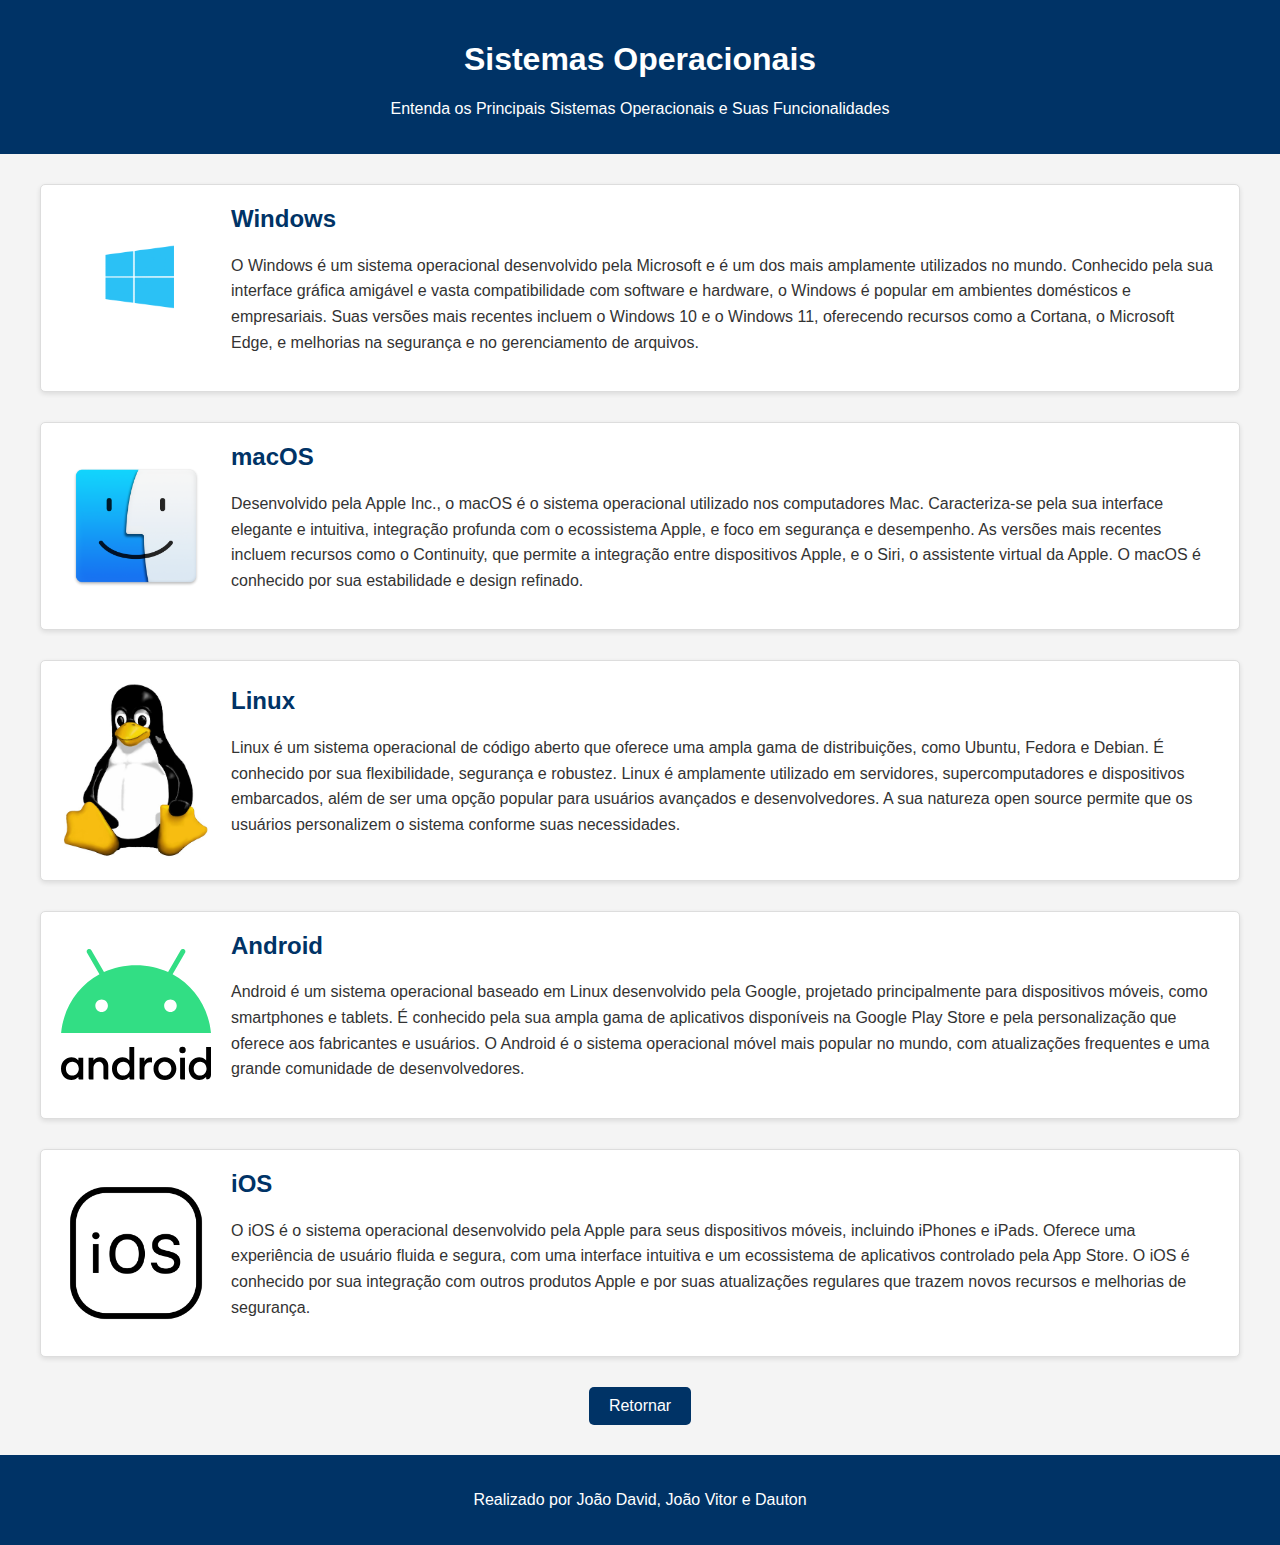
==== index2.html @ cf430e97 "Versão 1.0" ====
<!DOCTYPE html>
<html lang="pt-BR">
<head>
    <meta charset="UTF-8">
    <meta name="viewport" content="width=device-width, initial-scale=1.0">
    <meta http-equiv="X-UA-Compatible" content="IE=edge">
    <title>SISTEMAS OPERACIONAIS | EDITH</title>
    <link rel="stylesheet" href="styles.css">
</head>
<body>

    <header>
        <h1>Sistemas Operacionais</h1>
        <p>Entenda os Principais Sistemas Operacionais e Suas Funcionalidades</p>
    </header>

    <section class="container">
        <div class="content">
            <img src="src/windows.png" alt="Windows">
            <div>
                <h2>Windows</h2>
                <p>O Windows é um sistema operacional desenvolvido pela Microsoft e é um dos mais amplamente utilizados no mundo. Conhecido pela sua interface gráfica amigável e vasta compatibilidade com software e hardware, o Windows é popular em ambientes domésticos e empresariais. Suas versões mais recentes incluem o Windows 10 e o Windows 11, oferecendo recursos como a Cortana, o Microsoft Edge, e melhorias na segurança e no gerenciamento de arquivos.</p>
            </div>
        </div>

        <div class="content">
            <img src="src/macos.png" alt="macOS">
            <div>
                <h2>macOS</h2>
                <p>Desenvolvido pela Apple Inc., o macOS é o sistema operacional utilizado nos computadores Mac. Caracteriza-se pela sua interface elegante e intuitiva, integração profunda com o ecossistema Apple, e foco em segurança e desempenho. As versões mais recentes incluem recursos como o Continuity, que permite a integração entre dispositivos Apple, e o Siri, o assistente virtual da Apple. O macOS é conhecido por sua estabilidade e design refinado.</p>
            </div>
        </div>

        <div class="content">
            <img src="src/linux.jpg" alt="Linux">
            <div>
                <h2>Linux</h2>
                <p>Linux é um sistema operacional de código aberto que oferece uma ampla gama de distribuições, como Ubuntu, Fedora e Debian. É conhecido por sua flexibilidade, segurança e robustez. Linux é amplamente utilizado em servidores, supercomputadores e dispositivos embarcados, além de ser uma opção popular para usuários avançados e desenvolvedores. A sua natureza open source permite que os usuários personalizem o sistema conforme suas necessidades.</p>
            </div>
        </div>

        <div class="content">
            <img src="src/android.svg" alt="Android">
            <div>
                <h2>Android</h2>
                <p>Android é um sistema operacional baseado em Linux desenvolvido pela Google, projetado principalmente para dispositivos móveis, como smartphones e tablets. É conhecido pela sua ampla gama de aplicativos disponíveis na Google Play Store e pela personalização que oferece aos fabricantes e usuários. O Android é o sistema operacional móvel mais popular no mundo, com atualizações frequentes e uma grande comunidade de desenvolvedores.</p>
            </div>
        </div>

        <div class="content">
            <img src="src/ios.png" alt="iOS">
            <div>
                <h2>iOS</h2>
                <p>O iOS é o sistema operacional desenvolvido pela Apple para seus dispositivos móveis, incluindo iPhones e iPads. Oferece uma experiência de usuário fluida e segura, com uma interface intuitiva e um ecossistema de aplicativos controlado pela App Store. O iOS é conhecido por sua integração com outros produtos Apple e por suas atualizações regulares que trazem novos recursos e melhorias de segurança.</p>
            </div>
        </div>

        <div class="buttons">
            <a href="index.html">Retornar</a>
        </div>

    </section>

    <footer>
        <p>Realizado por João David, João Vitor e Dauton</p>
    </footer>

</body>
</html>
---- styles.css ----
body {
    font-family: Arial, sans-serif;
    margin: 0;
    padding: 0;
    background-color: #f4f4f4;
}

header {
    background-color: #003366;
    color: white;
    padding: 20px;
    text-align: center;
}

.container {
    max-width: 1200px;
    margin: 30px auto;
    padding: 0 20px;
}

.content {
    background-color: white;
    border: 1px solid #ddd;
    border-radius: 5px;
    box-shadow: 0 2px 5px rgba(0, 0, 0, 0.1);
    padding: 20px;
    margin-bottom: 30px;
    display: flex;
    align-items: center;
    gap: 20px;
}

.content img {
    width: 150px;
    height: auto;
    border-radius: 5px;
}

.content h2 {
    color: #003366;
    margin-top: 0;
}

.content p {
    line-height: 1.6;
    color: #333;
}

.buttons {
    text-align: center;
    margin: 30px 0;
}

.buttons a {
    display: inline-block;
    text-decoration: none;
    padding: 10px 20px;
    margin: 0 10px;
    font-size: 16px;
    color: white;
    background-color: #003366;
    border-radius: 5px;
    transition: background-color 0.3s ease;
}

.buttons a:hover {
    background-color: #002244;
}

footer {
    background-color: #003366;
    color: white;
    text-align: center;
    padding: 20px;
    margin-top: 30px;
}
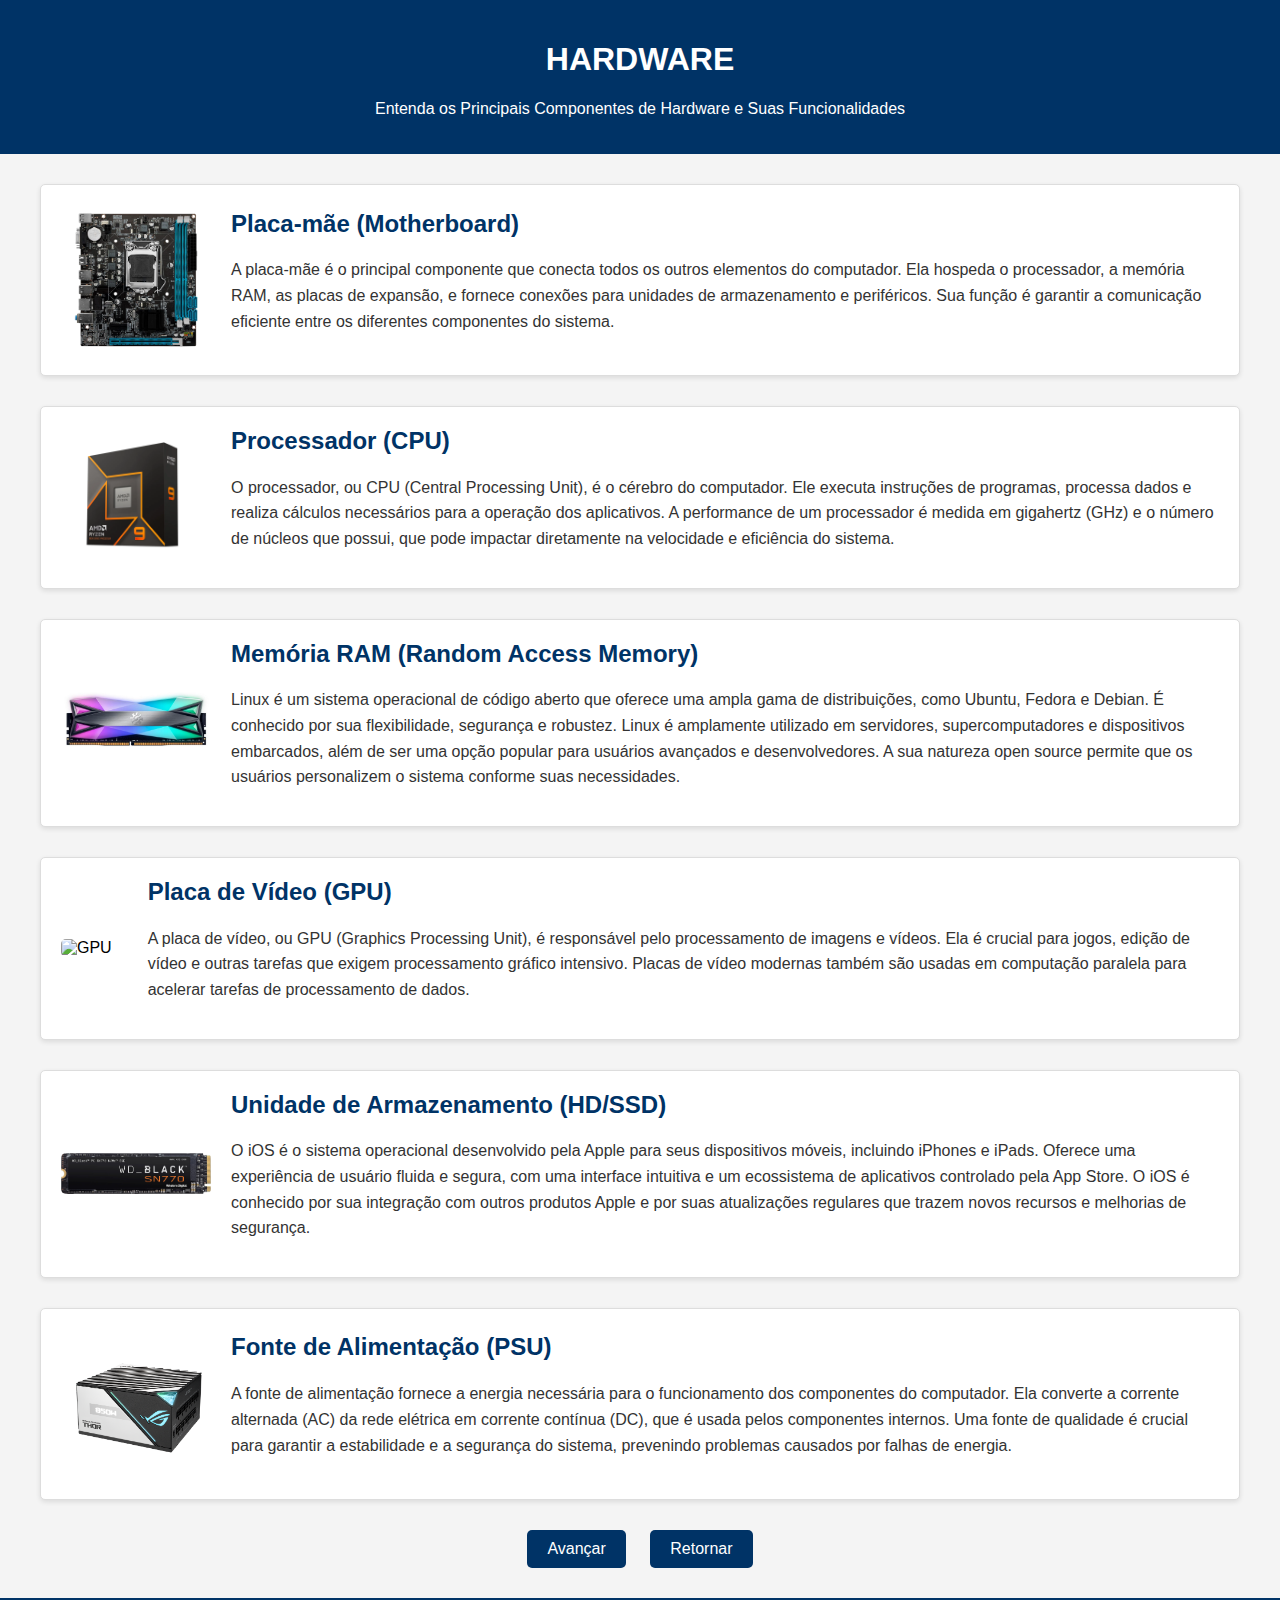
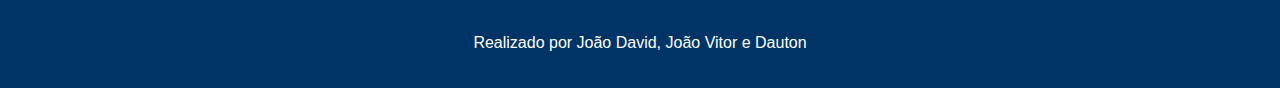
==== commit 7ba2bea8: "Versão 1.1" ====
--- a/index2.html
+++ b/index2.html
@@ -4,66 +4,74 @@
     <meta charset="UTF-8">
     <meta name="viewport" content="width=device-width, initial-scale=1.0">
     <meta http-equiv="X-UA-Compatible" content="IE=edge">
-    <title>SISTEMAS OPERACIONAIS | EDITH</title>
+    <title>HARDWARES | EDITH </title>
     <link rel="stylesheet" href="styles.css">
 </head>
 <body>
 
     <header>
-        <h1>Sistemas Operacionais</h1>
-        <p>Entenda os Principais Sistemas Operacionais e Suas Funcionalidades</p>
+        <h1>HARDWARE</h1>
+        <p>Entenda os Principais Componentes de Hardware e Suas Funcionalidades</p>
     </header>
 
     <section class="container">
         <div class="content">
-            <img src="src/windows.png" alt="Windows">
+            <img src="src/placamae.png" alt="placamae">
             <div>
-                <h2>Windows</h2>
-                <p>O Windows é um sistema operacional desenvolvido pela Microsoft e é um dos mais amplamente utilizados no mundo. Conhecido pela sua interface gráfica amigável e vasta compatibilidade com software e hardware, o Windows é popular em ambientes domésticos e empresariais. Suas versões mais recentes incluem o Windows 10 e o Windows 11, oferecendo recursos como a Cortana, o Microsoft Edge, e melhorias na segurança e no gerenciamento de arquivos.</p>
+                <h2>Placa-mãe (Motherboard)</h2>
+                <p>A placa-mãe é o principal componente que conecta todos os outros elementos do computador. Ela hospeda o processador, a memória RAM, as placas de expansão, e fornece conexões para unidades de armazenamento e periféricos. Sua função é garantir a comunicação eficiente entre os diferentes componentes do sistema.</p>
             </div>
         </div>
 
         <div class="content">
-            <img src="src/macos.png" alt="macOS">
+            <img src="src/cpu.webp" alt="cpu">
             <div>
-                <h2>macOS</h2>
-                <p>Desenvolvido pela Apple Inc., o macOS é o sistema operacional utilizado nos computadores Mac. Caracteriza-se pela sua interface elegante e intuitiva, integração profunda com o ecossistema Apple, e foco em segurança e desempenho. As versões mais recentes incluem recursos como o Continuity, que permite a integração entre dispositivos Apple, e o Siri, o assistente virtual da Apple. O macOS é conhecido por sua estabilidade e design refinado.</p>
+                <h2>Processador (CPU)</h2>
+                <p>O processador, ou CPU (Central Processing Unit), é o cérebro do computador. Ele executa instruções de programas, processa dados e realiza cálculos necessários para a operação dos aplicativos. A performance de um processador é medida em gigahertz (GHz) e o número de núcleos que possui, que pode impactar diretamente na velocidade e eficiência do sistema.</p>
             </div>
         </div>
 
         <div class="content">
-            <img src="src/linux.jpg" alt="Linux">
+            <img src="src/ram.webp" alt="ram">
             <div>
-                <h2>Linux</h2>
+                <h2>Memória RAM (Random Access Memory)</h2>
                 <p>Linux é um sistema operacional de código aberto que oferece uma ampla gama de distribuições, como Ubuntu, Fedora e Debian. É conhecido por sua flexibilidade, segurança e robustez. Linux é amplamente utilizado em servidores, supercomputadores e dispositivos embarcados, além de ser uma opção popular para usuários avançados e desenvolvedores. A sua natureza open source permite que os usuários personalizem o sistema conforme suas necessidades.</p>
             </div>
         </div>
 
         <div class="content">
-            <img src="src/android.svg" alt="Android">
+            <img src="src/4090.png" alt="GPU">
             <div>
-                <h2>Android</h2>
-                <p>Android é um sistema operacional baseado em Linux desenvolvido pela Google, projetado principalmente para dispositivos móveis, como smartphones e tablets. É conhecido pela sua ampla gama de aplicativos disponíveis na Google Play Store e pela personalização que oferece aos fabricantes e usuários. O Android é o sistema operacional móvel mais popular no mundo, com atualizações frequentes e uma grande comunidade de desenvolvedores.</p>
+                <h2>Placa de Vídeo (GPU)</h2>
+                <p>A placa de vídeo, ou GPU (Graphics Processing Unit), é responsável pelo processamento de imagens e vídeos. Ela é crucial para jogos, edição de vídeo e outras tarefas que exigem processamento gráfico intensivo. Placas de vídeo modernas também são usadas em computação paralela para acelerar tarefas de processamento de dados.</p>
             </div>
         </div>
 
         <div class="content">
-            <img src="src/ios.png" alt="iOS">
+            <img src="src/ssd.jpg" alt="SSD">
             <div>
-                <h2>iOS</h2>
+                <h2>Unidade de Armazenamento (HD/SSD)</h2>
                 <p>O iOS é o sistema operacional desenvolvido pela Apple para seus dispositivos móveis, incluindo iPhones e iPads. Oferece uma experiência de usuário fluida e segura, com uma interface intuitiva e um ecossistema de aplicativos controlado pela App Store. O iOS é conhecido por sua integração com outros produtos Apple e por suas atualizações regulares que trazem novos recursos e melhorias de segurança.</p>
             </div>
         </div>
 
+        <div class="content">
+            <img src="src/thor.png" alt="fonte">
+            <div>
+                <h2>Fonte de Alimentação (PSU)</h2>
+                <p>A fonte de alimentação fornece a energia necessária para o funcionamento dos componentes do computador. Ela converte a corrente alternada (AC) da rede elétrica em corrente contínua (DC), que é usada pelos componentes internos. Uma fonte de qualidade é crucial para garantir a estabilidade e a segurança do sistema, prevenindo problemas causados por falhas de energia.</p>
+            </div>
+        </div>
+
         <div class="buttons">
+            <a href="index3.html">Avançar</a>
             <a href="index.html">Retornar</a>
         </div>
-
+        
     </section>
 
     <footer>
         <p>Realizado por João David, João Vitor e Dauton</p>
     </footer>
-
 </body>
 </html>
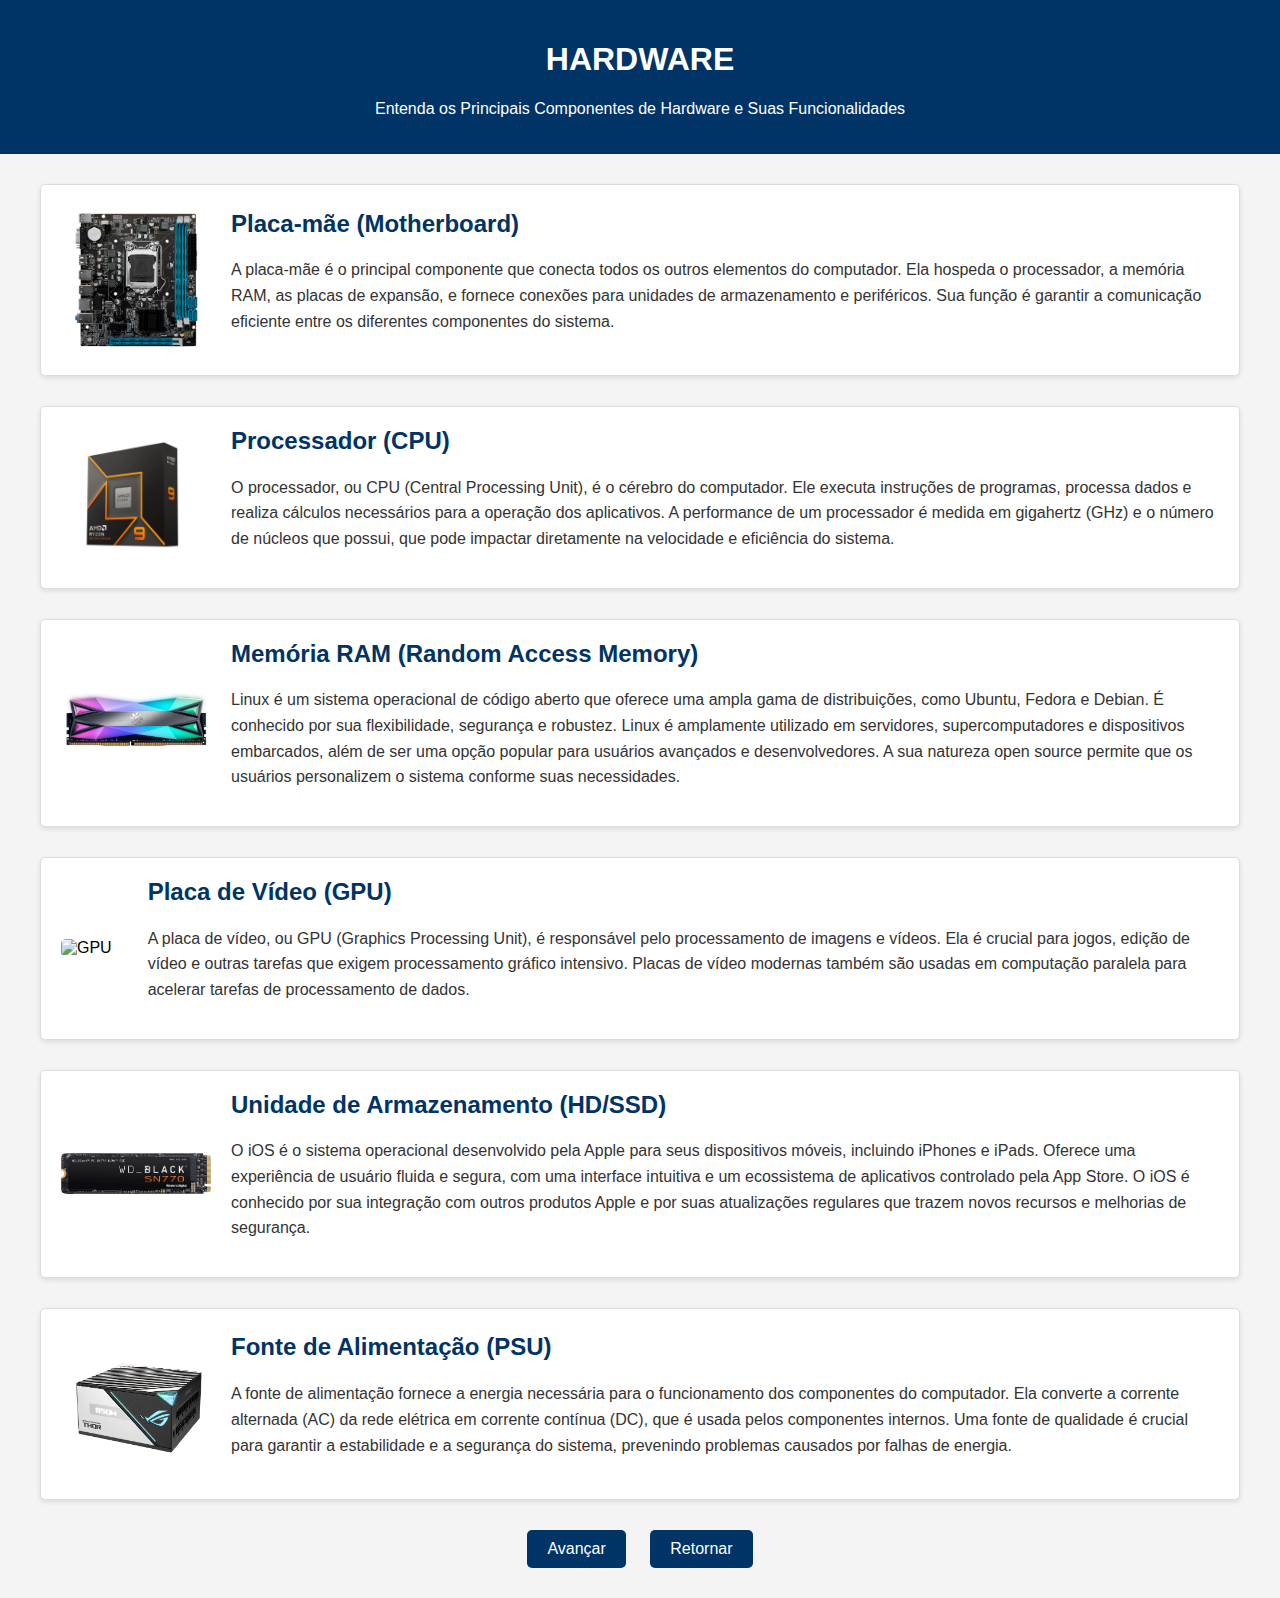
==== commit cb57d930: "Update index2.html" ====
--- a/index2.html
+++ b/index2.html
@@ -70,8 +70,5 @@
         
     </section>
 
-    <footer>
-        <p>Realizado por João David, João Vitor e Dauton</p>
-    </footer>
 </body>
 </html>
